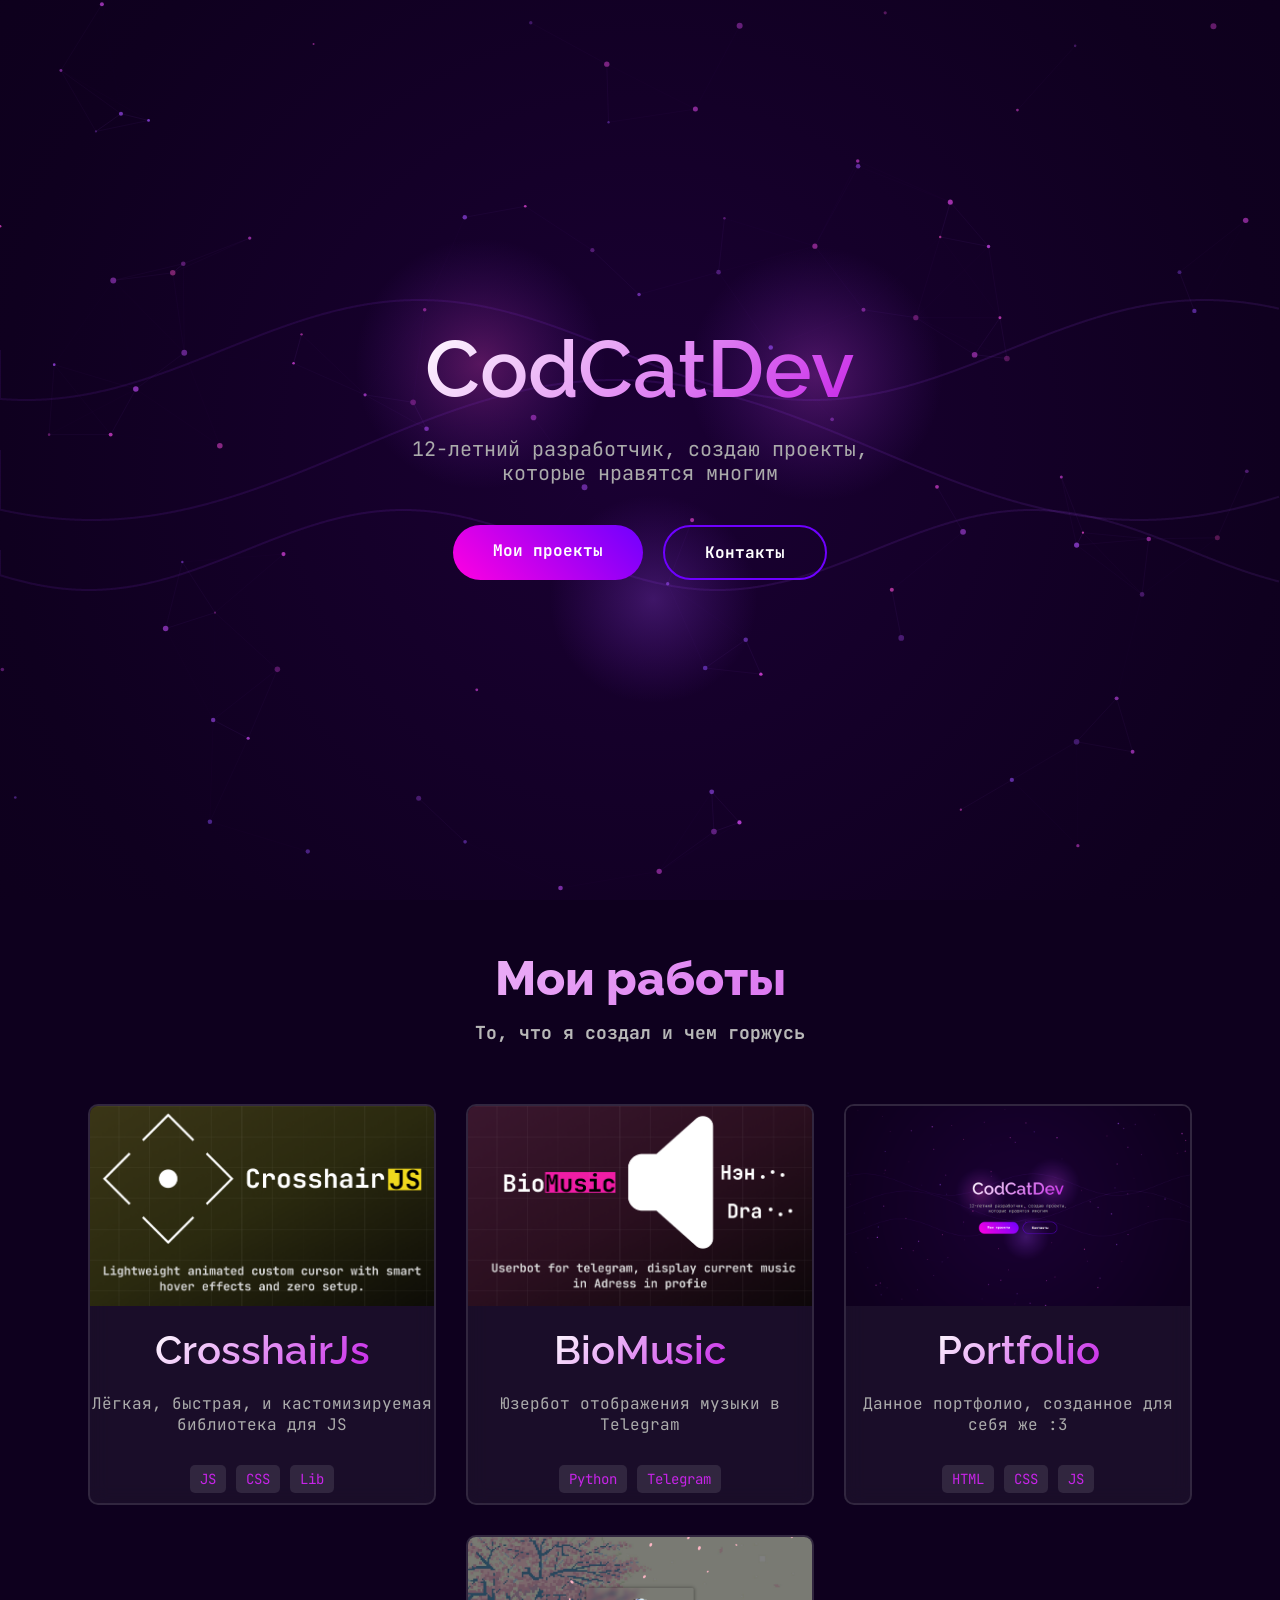
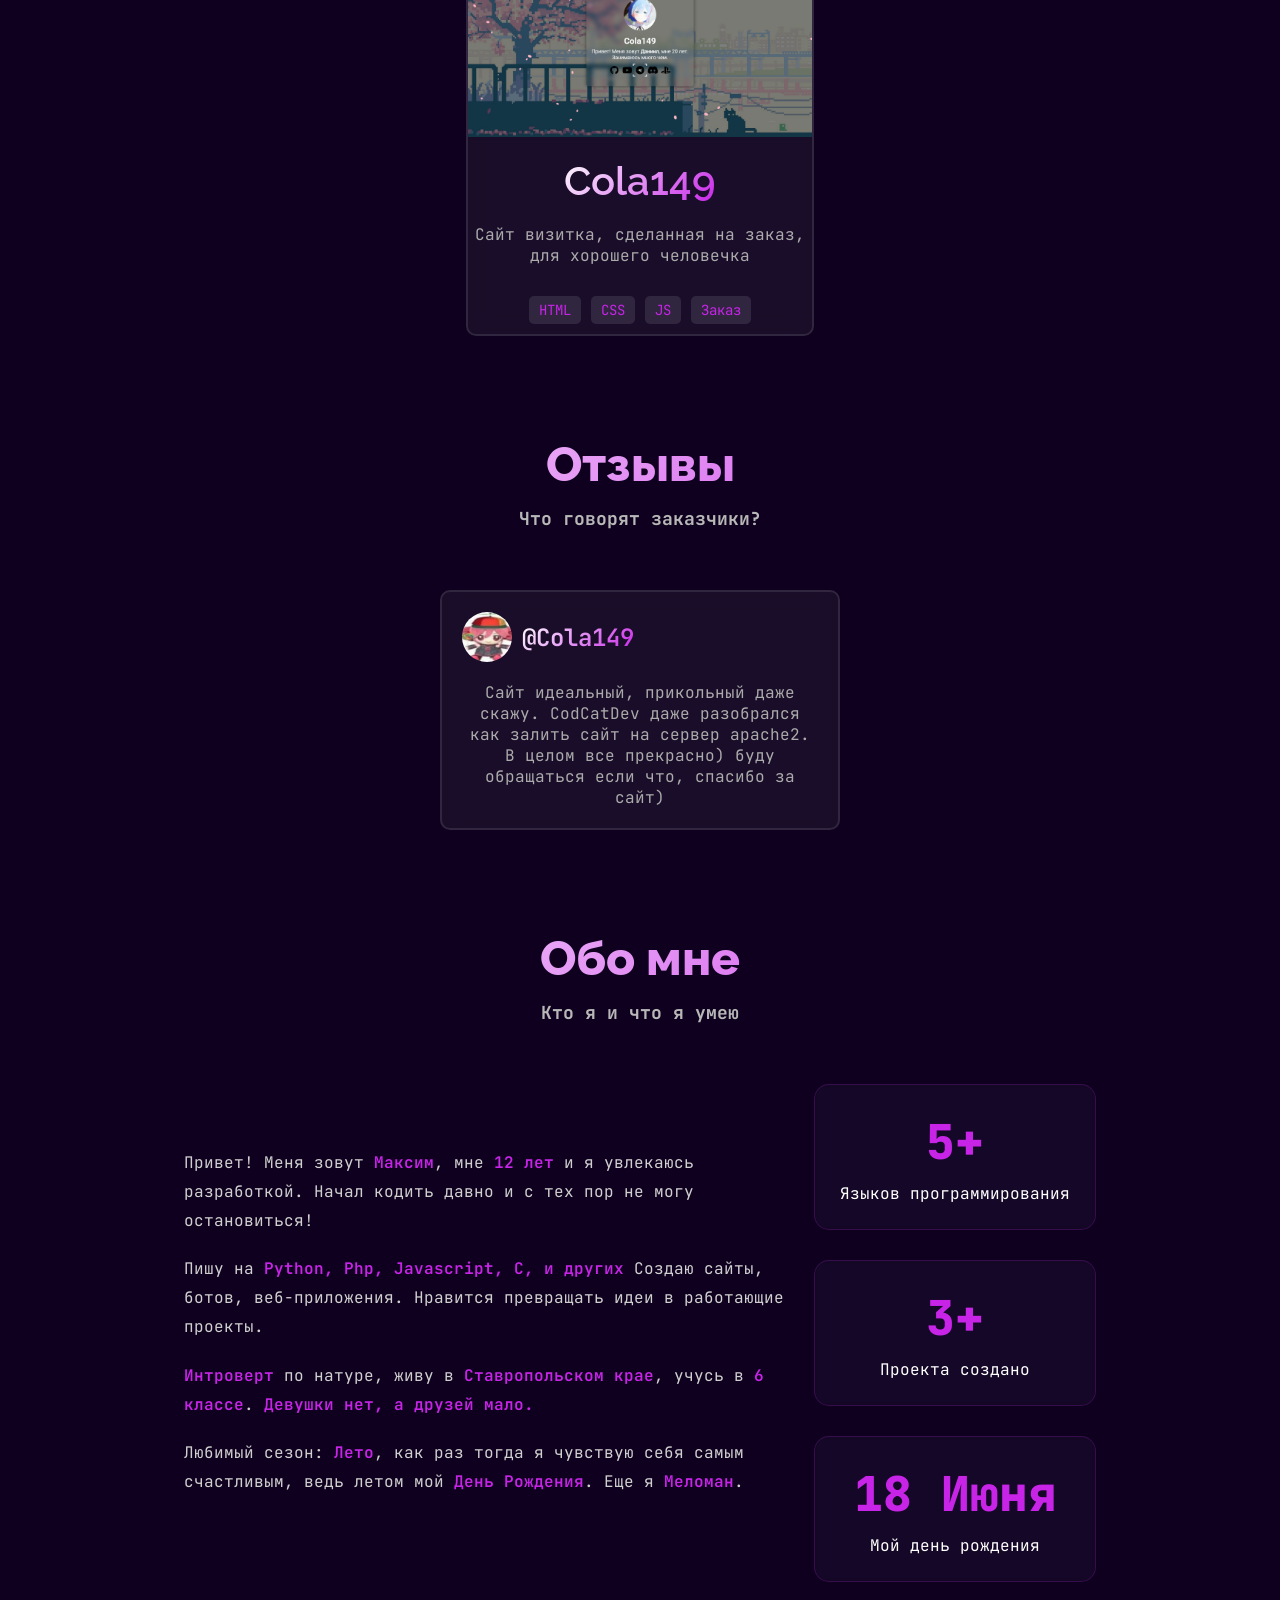
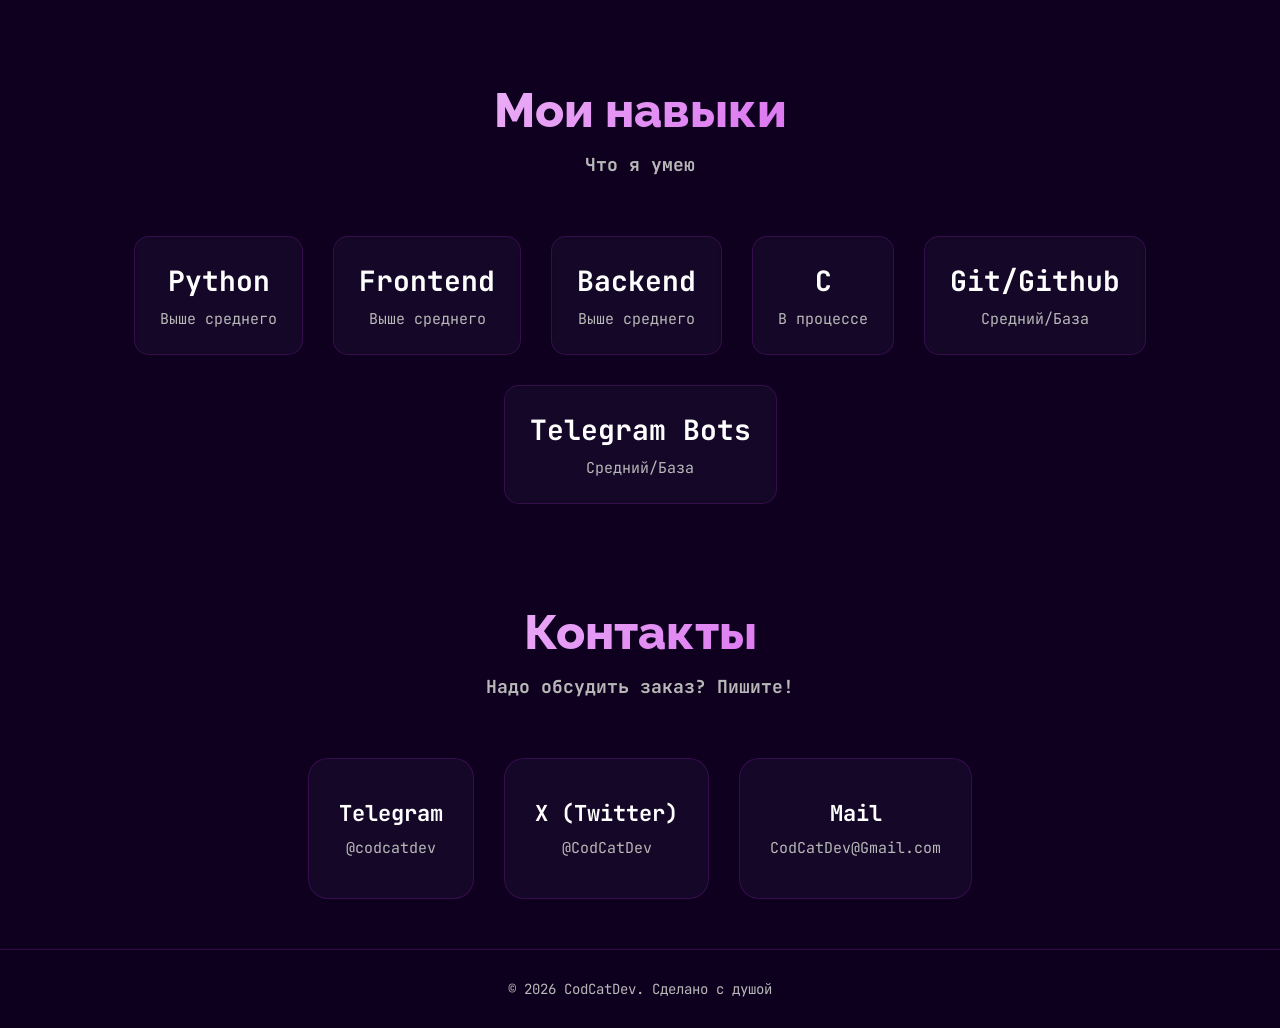
==== index copy.html @ c8b03292 "UPD: 1" ====
<!DOCTYPE html>
<html lang="ru">
<head>
    <meta charset="UTF-8">
    <link rel="preconnect" href="https://cdn.codcatdev.site">
    <link rel="dns-prefetch" href="https://cdn.codcatdev.site">
    <link rel="preload" href="cdn/assets/css/index-U8SUBX.css" as="style">
    <link rel="preload" href="cdn/assets/js/main-U8SUBX.js" as="script">
    <link rel="preload" href="cdn/assets/js/bg-U8SUBX.js" as="script">
    <link rel="preload" href="cdn/assets/fonts/raleway.woff2" as="font" type="font/woff2" crossorigin>
    <link rel="preload" href="cdn/assets/fonts/jetbrains.woff2" as="font" type="font/woff2" crossorigin>
    <link rel="preload" href="cdn/assets/fonts/raleway.css" as="style">
    <link rel="preload" href="cdn/assets/fonts/jetbrains.css" as="style">
    <meta name="viewport" content="width=device-width, initial-scale=1.0">
    <meta property="og:title" content="CodCatDev | Portfolio">
    <meta property="og:description" content="12-летний разработчик, создаю проекты, которые нравятся многим">
    <meta property="og:image" content="https://cdn.codcatdev.site/assets/img/avatar-U8SUBX.jpg">
    <meta property="og:url" content="https://codcatdev.site">
    <meta property="og:type" content="website">
    <meta name="twitter:card" content="summary">
    <meta name="twitter:title" content="CodCatDev | Portfolio">
    <meta name="twitter:description" content="12-year-old developer, creating projects that please many">
    <meta name="twitter:image" content="https://cdn.codcatdev.site/assets/img/avatar-U8SUBX.jpg">
    <title>CodCatDev | Portfolio</title>
    <link rel="icon" type="image/png" href="cdn/assets/img/avatar-U8SUBX.png">
    <link rel="stylesheet" href="cdn/assets/css/index-U8SUBX.css">
    <script src="cdn/assets/js/bg-U8SUBX.js" defer></script>
    <script src="cdn/assets/js/main-U8SUBX.js" defer></script>
</head>
<body>
    <canvas id="bg"></canvas>
    <header>
        <div class="brand">
            <img src="cdn/assets/img/avatar-U8SUBX.png" alt="avatar">
            <h1>CodCatDev</h1>
        </div>
        <div class="links">
            <a href="#projects">Мои проекты</a>
            <a href="#reviews">Отзывы</a>
            <a href="#about">Обо мне</a>
            <a href="#skills">Навыки</a>
            <a href="#contacts">Контакты</a>
        </div>
    </header>
    <section class="hero">
        <h1 class="name">CodCatDev</h1>
        <h2 class="desc">12-летний разработчик, создаю проекты, которые нравятся многим</h2>
        <div class="buttons">
            <a href="#projects" class="purple">Мои проекты</a>
            <a href="#contacts" class="trs">Контакты</a>
        </div>
    </section>
    <section class="projects" id="projects">
        <h1 class="title">Мои работы</h1>
        <h2 class="subtitle">То, что я создал и чем горжусь</h2>
        <div class="prjList">
            <div class="card" onclick="crosshairJs()" data-anim>
                <img src="cdn/assets/img/CrosshairJs-Banner-U8SUBX.png" alt="CrosshairJs" class="img">
                <h3>CrosshairJs</h3>
                <p>Лёгкая, быстрая, и кастомизируемая библиотека для JS</p>
                <div class="tags">
                    <li>JS</li>
                    <li>CSS</li>
                    <li>Lib</li>
                </div>
            </div>
            <div class="card" onclick="bioMusic()" data-anim>
                <img src="cdn/assets/img/BioMusic-Banner-U8SUBX.png" alt="Cola149.ru" class="img">
                <h3>BioMusic</h3>
                <p>Юзербот отображения музыки в Telegram</p>
                <div class="tags">
                    <li>Python</li>
                    <li>Telegram</li>
                </div>
            </div>
            <div class="card" onclick="portfolio()" data-anim>
                <img src="cdn/assets/img/Portfolio-Banner-U8SUBX.png" alt="Cola149.ru" class="img">
                <h3>Portfolio</h3>
                <p>Данное портфолио, созданное для себя же :3</p>
                <div class="tags">
                    <li>HTML</li>
                    <li>CSS</li>
                    <li>JS</li>
                </div>
            </div>
            <div class="card" onclick="cola149()" data-anim>
                <img src="cdn/assets/img/Cola149-U8SUBX.png" alt="Cola149.ru" class="img">
                <h3>Cola149</h3>
                <p>Сайт визитка, сделанная на заказ, для хорошего человечка</p>
                <div class="tags">
                    <li>HTML</li>
                    <li>CSS</li>
                    <li>JS</li>
                    <li>Заказ</li>
                </div>
            </div>
        </div>
    </section>
    <section class="reviews" id="reviews">
        <h1 class="title">Отзывы</h1>
        <h2 class="subtitle">Что говорят заказчики?</h2>
        <div class="revList">
            <div class="card" data-anim>
                <div class="up">
                    <img class="avatar" alt="Cola149" src="cdn/assets/img/cola149-avatar-U8SUBX.png">
                    <h3>@Cola149</h3>
                </div>
                <p>Сайт идеальный, прикольный даже скажу. CodCatDev даже разобрался как залить сайт на сервер apache2. В целом все прекрасно) буду обращаться если что, спасибо за сайт)</p>
            </div>
    </section>
    <section class="about" id="about">
        <h1 class="title">Обо мне</h1>
        <h2 class="subtitle">Кто я и что я умею</h2>
        <div class="aboutList">
            <div class="text">
                <p>Привет! Меня зовут <strong>Максим</strong>, мне <strong>12 лет</strong> и я увлекаюсь разработкой. Начал кодить давно и с тех пор не могу остановиться!</p>
                <p>Пишу на <strong>Python, Php, Javascript, C, и других</strong> Создаю сайты, ботов, веб-приложения. Нравится превращать идеи в работающие проекты.</p>
                <p><strong>Интроверт</strong> по натуре, живу в <strong>Ставропольском крае</strong>, учусь в <strong>6 классе</strong>. <strong>Девушки нет, а друзей мало.</strong></p>
                <p>Любимый сезон: <strong>Лето</strong>, как раз тогда я чувствую себя самым счастливым, ведь летом мой <strong>День Рождения</strong>. Еще я <strong>Меломан</strong>.</p>
            </div>    
            <div class="stats">
                <div data-anim>
                    <h1>5+</h1>
                    <p>Языков программирования</p>
                </div>
                <div data-anim>
                    <h1>3+</h1>
                    <p>Проекта создано</p>
                </div>
                <div data-anim>
                    <h1>18 Июня</h1>
                    <p>Мой день рождения</p>
                </div>
            </div>
        </div>
    </section>
    <section class="skills" id="skills">
        <h1 class="title">Мои навыки</h1>
        <h2 class="subtitle">Что я умею</h2>
        <div class="skillsList">
            <div class="card" data-anim>
                <h3>Python</h3>
                <p>Выше среднего</p>
            </div>
            <div class="card" data-anim>
                <h3>Frontend</h3>
                <p>Выше среднего</p>
            </div>
            <div class="card" data-anim>
                <h3>Backend</h3>
                <p>Выше среднего</p>
            </div>
            <div class="card" data-anim>
                <h3>C</h3>
                <p>В процессе</p>
            </div>
            <div class="card" data-anim>
                <h3>Git/Github</h3>
                <p>Средний/База</p>
            </div>
            <div class="card" data-anim>
                <h3>Telegram Bots</h3>
                <p>Средний/База</p>
            </div>
        </div>
    </section>
    <section class="contacts" id="contacts">
        <h1 class="title">Контакты</h1>
        <h2 class="subtitle">Надо обсудить заказ? Пишите!</h2>
        <div class="contactsList">
            <a href="https://t.me/codcatdev" target="_blank" data-anim>
                <h1>Telegram</h1>
                <p>@codcatdev</p>
            </a>
            <a href="https://x.com/CodCatDev" target="_blank" data-anim>
                <h1>X (Twitter)</h1>
                <p>@CodCatDev</p>
            </a>
            <a href="mailto:codcatdev@gmail.com" target="_blank" data-anim>
                <h1>Mail</h1>
                <p>CodCatDev@Gmail.com</p>
            </a>
        </div>
    </section>
    <footer>
        <p>© 2026 CodCatDev. Сделано с душой</p>
    </footer>
</body>
</html>
---- cdn/assets/css/index-U8SUBX.css ----
@import url('../fonts/raleway.css');
@import url('../fonts/jetbrains.css');

* {
    margin: 0;
    padding: 0;
    box-sizing: border-box;
}

.hidden {
    opacity: 0;
    transform: translateY(50px);
    transition: opacity 1s ease-in-out, transform 1s ease-in-out;
}
.visible {
    opacity: 1;
    transform: translateY(0);
}

html {
    scroll-behavior: smooth
}

canvas {
    display: block;
    width: 100vw;
    height: 100vh;
    position: fixed;
    top: 0;
    left: 0;
    z-index: -1;
}

section {
    width: 100vw;
    .title {
        font-size: 48px;
        font-weight: 800;
        text-align: center;
        margin-bottom: 15px;
        background: linear-gradient(135deg, #ffffff 0%, #c724e8 100%);
        -webkit-background-clip: text;
        -webkit-text-fill-color: transparent;
        background-clip: text;
        font-family: "Raleway", sans-serif;
    }
    .subtitle {
        font-size: 18px;
        color: #b8b8b8;
        text-align: center;
        margin-bottom: 60px;
    }
}

body {
    background: #0e001e;
    background-size: 25px 25px, 25px 25px, auto;
    min-height: 100vh;
    color: #fff;
    font-family: "JetBrains", sans-serif;
}

header {
    position: fixed;
    display: flex;
    opacity: 0;
    width: 100%;
    justify-content: space-between;
    align-items: center;
    padding: 20px 50px;
    background-color: rgba(255, 255, 255, 0.05);
    backdrop-filter: blur(10px);
    -webkit-backdrop-filter: blur(10px);
    border-bottom: 1px solid rgba(255, 255, 255, 0.1);
    border-bottom-left-radius: 10px;
    border-bottom-right-radius: 10px;
    z-index: 999999;
    transition: all 0.3s;
    &.scrolled {
        opacity: 1;
    }
    .brand {
        display: flex;
        align-items: center;
        gap: 10px;
        h1 {
            font-size: 24px;
            font-weight: bold;
            background: linear-gradient(135deg, #ffffff 0%, #c724e8 100%);
            -webkit-background-clip: text;
            -webkit-text-fill-color: transparent;
            background-clip: text;
        }
        img {
            width: 40px;
            height: 40px;
            border-radius: 50%;
        }
    }
    .links {
        display: flex;
        list-style: none;
        gap: 30px;
    }
    .links a {
        color: #fff;
        text-decoration: none;
        font-size: 16px;
        transition: all 0.3s;
        position: relative;
    }

    .links a::after {
        content: '';
        position: absolute;
        bottom: -5px;
        left: 0;
        width: 0;
        height: 2px;
        background: #6f00ff;
        transition: width 0.3s;
    }

    .links a:hover::after {
        width: 100%;
    }
}

.hero {
    display: flex;
    flex-direction: column;
    justify-content: center;
    align-items: center;
    height: 100vh;
    gap: 20px;
    h1 {
        font-size: 80px;
        margin: 0;
        padding: 0;
        font-weight: 600;
        line-height: 1.2;
        text-align: center;
        font-family: "Raleway", sans-serif;
        background: linear-gradient(135deg, #ffffff 0%, #c724e8 100%);
        -webkit-background-clip: text;
        -webkit-text-fill-color: transparent;
        background-clip: text;
    }
    h2 {
        max-width: 500px;
        font-size: 20px;
        margin: 0;
        padding: 0;
        font-weight: 400;
        line-height: 1.2;
        text-align: center;
        color: #ababab;
    }
    .buttons {
        display: flex;
        gap: 20px;
        flex-wrap: wrap;
        justify-content: center;
        margin-top: 20px;
        a {
            padding: 15px 40px;
            text-decoration: none;
            border-radius: 50px;
            font-size: 16px;
            font-weight: bold;
            transition: all 0.3s;
            position: relative;
            overflow: hidden;
            &.purple {
                background: linear-gradient(45deg, #ff00e1, #6f00ff);
                color: #ffffff;
            }
        }
        .purple::before {
            content: '';
            position: absolute;
            top: 50%;
            left: 50%;
            width: 0;
            height: 0;
            background: rgba(255, 255, 255, 0.3);
            border-radius: 50%;
            transform: translate(-50%, -50%);
            transition: width 0.5s, height 0.5s;
        }

        .purple:hover::before {
            width: 300px;
            height: 300px;
        }

        .trs:hover {
            background: #6f00ff;
            color: #ffffff;
        }
        .trs {
            background: transparent;
            color: #ffffff;
            border: 2px solid #6f00ff;
        }
    }
}

.projects {
    padding: 50px 0;
    .prjList {
        display: flex;
        justify-content: center;
        flex-wrap: wrap;
        gap: 30px;
        place-items: center;
        margin-top: 50px;
        .card {
            background-color: rgba(255, 255, 255, 0.05);
            backdrop-filter: blur(10px);
            -webkit-backdrop-filter: blur(10px);
            border-radius: 10px;
            width: 348px;
            overflow: hidden;
            border: 2px solid rgba(255, 255, 255, 0.1);
            display: flex;
            flex-direction: column;
            align-items: center;
            gap: 20px;
            transition: all 0.3s;
            cursor: pointer;
            &::after {
                content: 'Просмотреть';
                position: absolute;
                top: 50%;
                left: 50%;
                transform: translate(-50%, -50%);
                background: rgba(170, 0, 255, 0.7);
                color: white;
                padding: 10px 20px;
                border-radius: 5px;
                opacity: 0;
                transition: opacity 0.3s ease;
            }
            img {
                width: 100%;
                height: 200px;
                object-fit: cover;
                transition: all 0.3s;
            }
            h3 {
                font-size: 40px;
                font-weight: 600;
                margin: 0;
                padding: 0;
                text-align: center;
                font-family: "Raleway", sans-serif;
                background: linear-gradient(135deg, #ffffff 0%, #c724e8 100%);
                -webkit-background-clip: text;
                -webkit-text-fill-color: transparent;
                background-clip: text;
            }
            p {
                font-size: 16px;
                font-weight: 400;
                margin: 0;
                padding: 0;
                text-align: center;
                color: #ababab;
            }
            .tags {
                display: flex;
                gap: 10px;
                flex-wrap: wrap;
                justify-content: center;
                margin: 0;
                padding: 0;
                list-style: none;
                padding: 10px 0;
                li {
                    font-size: 14px;
                    font-weight: 400;
                    margin: 0;
                    padding: 0;
                    text-align: center;
                    background-color: rgba(255, 255, 255, 0.1);
                    padding: 5px 10px;
                    border-radius: 5px;
                    color: #c724e8;
                }
            }
            &:hover {
                background-color: rgba(255, 255, 255, 0.1);
                transform: scale(1.05);
                img {
                    filter: brightness(0.75) blur(5px);
                }
                &::after {
                    opacity: 1;
                }
            }
        }
    }
}
.reviews {
    padding: 50px 0;
    .revList {
        display: flex;
        justify-content: center;
        flex-wrap: wrap;
        gap: 30px;
        place-items: center;
        margin-top: 50px;
        .card {
            background-color: rgba(255, 255, 255, 0.05);
            backdrop-filter: blur(10px);
            -webkit-backdrop-filter: blur(10px);
            border-radius: 10px;
            width: 400px;
            overflow: hidden;
            border: 2px solid rgba(255, 255, 255, 0.1);
            display: flex;
            flex-direction: column;
            padding: 20px;
            align-items: center;
            gap: 20px;
            transition: all 0.3s;
            cursor: pointer;
            .up {
                display: flex;
                gap: 10px;
                align-items: center;
                justify-content: start;
                width: 100%;
                h3 {
                    font-size: 24px;
                    font-weight: 600;
                    margin: 0;
                    padding: 0;
                    text-align: center;
                    font-family: "JetBrains", sans-serif;
                    background: linear-gradient(135deg, #ffffff 0%, #c724e8 100%);
                    -webkit-background-clip: text;
                    -webkit-text-fill-color: transparent;
                    background-clip: text;
                }
                img {
                    width: 50px;
                    height: 50px;
                    object-fit: cover;
                    border-radius: 50%;
                }
            }
            p {
                font-size: 16px;
                font-weight: 400;
                margin: 0;
                padding: 0;
                text-align: center;
                color: #ababab;
            }
        }
    }
}

.about {
    padding: 50px 0px;
    .aboutList {
        display: flex;
        justify-content: center;
        flex-wrap: wrap;
        gap: 30px;
        place-items: center;
        margin-top: 50px;
        .text {
            width: 600px;
            display: flex;
            flex-direction: column;
            p {
                font-size: 16px;
                line-height: 1.8;
                color: #d0d0d0;
                margin-bottom: 20px;
            }
            strong {
                color: #c724e8;
                font-weight: 600;
            }
        }
        .stats {
            display: flex;
            flex-direction: column;
            gap: 30px;
            div {
                transition: all 0.3s;
                background: rgba(26, 13, 46, 0.6);
                border: 1px solid rgba(199, 36, 232, 0.2);
                backdrop-filter: blur(2px);
                border-radius: 15px;
                padding: 25px;
                text-align: center;
                &:hover {
                    box-shadow: 0 10px 40px rgba(199, 36, 232, 0.3);
                }
                h1 {
                    display: block;
                    font-size: 48px;
                    font-weight: 900;
                    color: #c724e8;
                    margin-bottom: 10px;
                }
                h2 {
                    font-size: 14px;
                    color: #b8b8b8;
                }
            }
        }
    }
}

.contacts {
    padding: 50px 0;
    .contactsList {
        display: flex;
        justify-content: center;
        flex-wrap: wrap;
        gap: 30px;
        place-items: center;
        margin-top: 50px;
        a {
            background: rgba(26, 13, 46, 0.6);
            border: 1px solid rgba(199, 36, 232, 0.2);
            border-radius: 20px;
            padding: 40px 30px;
            text-align: center;
            text-decoration: none;
            color: #ffffff;
            transition: all 0.3s;
            &:hover {
                transform: translateY(-10px);
                border-color: rgba(199, 36, 232, 0.6);
            }
            h1 {
                font-size: 22px;
                font-weight: 700;
                margin-bottom: 10px;
            }
            p {
                font-size: 15px;
                color: #b8b8b8;
            }
        }
    }
}

.skills {
    padding: 50px 0;
    .skillsList {
        display: flex;
        justify-content: center;
        flex-wrap: wrap;
        gap: 30px;
        place-items: center;
        margin-top: 50px;
        .card {
            background: rgba(26, 13, 46, 0.6);
            border: 1px solid rgba(199, 36, 232, 0.2);
            backdrop-filter: blur(2px);
            border-radius: 15px;
            padding: 25px;
            text-align: center;
            transition: all 0.3s;
            &:hover {
                box-shadow: 0 10px 40px rgba(199, 36, 232, 0.3);
            }
            h3 {
                font-size: 28px;
                font-weight: 700;
                margin-bottom: 10px;
            }
            p {
                font-size: 15px;
                color: #b8b8b8;
            }
        }
    }
}

footer {
    background: #0d022144;
    backdrop-filter: blur(2px);
    padding: 30px 50px;
    text-align: center;
    border-top: 1px solid rgba(199, 36, 232, 0.2);
}

footer p {
    font-size: 14px;
    color: #b8b8b8;
}

::selection {
    -webkit-text-fill-color: inherit;
    color: inherit;
    -moz-text-fill-color: inherit;
    background-color: rgba(238, 132, 252, 0.2);
}

::-moz-selection {
    -webkit-text-fill-color: inherit;
    color: inherit;
    -moz-text-fill-color: inherit;
    background-color: rgba(238, 132, 252, 0.2);
}

@media screen and (max-width: 768px) {
    .hero h1 { font-size: 60px; }
    .hero h2 { font-size: 15px;  max-width: 300px; }
    .hero .buttons a { padding: 10px 20px; font-size: 14px; }
    header .brand { font-size: 30px; }
    header { justify-content: center;}
    header .links { display: none; width: 0; }
    .projects .title { font-size: 30px; }
    .projects .subtitle { font-size: 15px; }
    .reviews .title { font-size: 30px; }
    .reviews .subtitle { font-size: 15px; }
    .reviews .reviewsList .card { width: 100%; }
    .about .title { font-size: 30px; }
    .about .subtitle { font-size: 15px; }
    .about .aboutList .text { width: 90%; }
    .about .aboutList .stats { width: 90%; }
}
---- cdn/assets/fonts/raleway.css ----
@font-face {
    font-family: "Raleway";
    src: url('raleway.woff2') format('woff2');
    font-weight: 100;
    font-style: bold;
}
@font-face {
    font-family: "Raleway";
    src: url('raleway.woff2') format('woff2');
    font-weight: 200;
    font-style: bold;
}
@font-face {
    font-family: "Raleway";
    src: url('raleway.woff2') format('woff2');
    font-weight: 300;
    font-style: bold;
}
@font-face {
    font-family: "Raleway";
    src: url('raleway.woff2') format('woff2');
    font-weight: 400;
    font-style: bold;
}
@font-face {
    font-family: "Raleway";
    src: url('raleway.woff2') format('woff2');
    font-weight: 500;
    font-style: bold;
}
@font-face {
    font-family: "Raleway";
    src: url('raleway.woff2') format('woff2');
    font-weight: 600;
    font-style: bold;
}
@font-face {
    font-family: "Raleway";
    src: url('raleway.woff2') format('woff2');
    font-weight: 700;
    font-style: bold;
}
@font-face {
    font-family: "Raleway";
    src: url('raleway.woff2') format('woff2');
    font-weight: 800;
    font-style: bold;
}
@font-face {
    font-family: "Raleway";
    src: url('raleway.woff2') format('woff2');
    font-weight: 900;
    font-style: bold;
}
---- cdn/assets/fonts/jetbrains.css ----
@font-face {
    font-family: "JetBrains";
    src: url('jetbrains.woff2') format('woff2');
    font-weight: 100;
    font-style: normal;
}
@font-face {
    font-family: "JetBrains";
    src: url('jetbrains.woff2') format('woff2');
    font-weight: 200;
    font-style: normal;
}
@font-face {
    font-family: "JetBrains";
    src: url('jetbrains.woff2') format('woff2');
    font-weight: 300;
    font-style: normal;
}
@font-face {
    font-family: "JetBrains";
    src: url('jetbrains.woff2') format('woff2');
    font-weight: 400;
    font-style: normal;
}
@font-face {
    font-family: "JetBrains";
    src: url('jetbrains.woff2') format('woff2');
    font-weight: 500;
    font-style: normal;
}
@font-face {
    font-family: "JetBrains";
    src: url('jetbrains.woff2') format('woff2');
    font-weight: 600;
    font-style: normal;
}
@font-face {
    font-family: "JetBrains";
    src: url('jetbrains.woff2') format('woff2');
    font-weight: 700;
    font-style: normal;
}
@font-face {
    font-family: "JetBrains";
    src: url('jetbrains.woff2') format('woff2');
    font-weight: 800;
    font-style: normal;
}
---- cdn/assets/css/index-U8SUBX.css ----
@import url('../fonts/raleway.css');
@import url('../fonts/jetbrains.css');

* {
    margin: 0;
    padding: 0;
    box-sizing: border-box;
}

.hidden {
    opacity: 0;
    transform: translateY(50px);
    transition: opacity 1s ease-in-out, transform 1s ease-in-out;
}
.visible {
    opacity: 1;
    transform: translateY(0);
}

html {
    scroll-behavior: smooth
}

canvas {
    display: block;
    width: 100vw;
    height: 100vh;
    position: fixed;
    top: 0;
    left: 0;
    z-index: -1;
}

section {
    width: 100vw;
    .title {
        font-size: 48px;
        font-weight: 800;
        text-align: center;
        margin-bottom: 15px;
        background: linear-gradient(135deg, #ffffff 0%, #c724e8 100%);
        -webkit-background-clip: text;
        -webkit-text-fill-color: transparent;
        background-clip: text;
        font-family: "Raleway", sans-serif;
    }
    .subtitle {
        font-size: 18px;
        color: #b8b8b8;
        text-align: center;
        margin-bottom: 60px;
    }
}

body {
    background: #0e001e;
    background-size: 25px 25px, 25px 25px, auto;
    min-height: 100vh;
    color: #fff;
    font-family: "JetBrains", sans-serif;
}

header {
    position: fixed;
    display: flex;
    opacity: 0;
    width: 100%;
    justify-content: space-between;
    align-items: center;
    padding: 20px 50px;
    background-color: rgba(255, 255, 255, 0.05);
    backdrop-filter: blur(10px);
    -webkit-backdrop-filter: blur(10px);
    border-bottom: 1px solid rgba(255, 255, 255, 0.1);
    border-bottom-left-radius: 10px;
    border-bottom-right-radius: 10px;
    z-index: 999999;
    transition: all 0.3s;
    &.scrolled {
        opacity: 1;
    }
    .brand {
        display: flex;
        align-items: center;
        gap: 10px;
        h1 {
            font-size: 24px;
            font-weight: bold;
            background: linear-gradient(135deg, #ffffff 0%, #c724e8 100%);
            -webkit-background-clip: text;
            -webkit-text-fill-color: transparent;
            background-clip: text;
        }
        img {
            width: 40px;
            height: 40px;
            border-radius: 50%;
        }
    }
    .links {
        display: flex;
        list-style: none;
        gap: 30px;
    }
    .links a {
        color: #fff;
        text-decoration: none;
        font-size: 16px;
        transition: all 0.3s;
        position: relative;
    }

    .links a::after {
        content: '';
        position: absolute;
        bottom: -5px;
        left: 0;
        width: 0;
        height: 2px;
        background: #6f00ff;
        transition: width 0.3s;
    }

    .links a:hover::after {
        width: 100%;
    }
}

.hero {
    display: flex;
    flex-direction: column;
    justify-content: center;
    align-items: center;
    height: 100vh;
    gap: 20px;
    h1 {
        font-size: 80px;
        margin: 0;
        padding: 0;
        font-weight: 600;
        line-height: 1.2;
        text-align: center;
        font-family: "Raleway", sans-serif;
        background: linear-gradient(135deg, #ffffff 0%, #c724e8 100%);
        -webkit-background-clip: text;
        -webkit-text-fill-color: transparent;
        background-clip: text;
    }
    h2 {
        max-width: 500px;
        font-size: 20px;
        margin: 0;
        padding: 0;
        font-weight: 400;
        line-height: 1.2;
        text-align: center;
        color: #ababab;
    }
    .buttons {
        display: flex;
        gap: 20px;
        flex-wrap: wrap;
        justify-content: center;
        margin-top: 20px;
        a {
            padding: 15px 40px;
            text-decoration: none;
            border-radius: 50px;
            font-size: 16px;
            font-weight: bold;
            transition: all 0.3s;
            position: relative;
            overflow: hidden;
            &.purple {
                background: linear-gradient(45deg, #ff00e1, #6f00ff);
                color: #ffffff;
            }
        }
        .purple::before {
            content: '';
            position: absolute;
            top: 50%;
            left: 50%;
            width: 0;
            height: 0;
            background: rgba(255, 255, 255, 0.3);
            border-radius: 50%;
            transform: translate(-50%, -50%);
            transition: width 0.5s, height 0.5s;
        }

        .purple:hover::before {
            width: 300px;
            height: 300px;
        }

        .trs:hover {
            background: #6f00ff;
            color: #ffffff;
        }
        .trs {
            background: transparent;
            color: #ffffff;
            border: 2px solid #6f00ff;
        }
    }
}

.projects {
    padding: 50px 0;
    .prjList {
        display: flex;
        justify-content: center;
        flex-wrap: wrap;
        gap: 30px;
        place-items: center;
        margin-top: 50px;
        .card {
            background-color: rgba(255, 255, 255, 0.05);
            backdrop-filter: blur(10px);
            -webkit-backdrop-filter: blur(10px);
            border-radius: 10px;
            width: 348px;
            overflow: hidden;
            border: 2px solid rgba(255, 255, 255, 0.1);
            display: flex;
            flex-direction: column;
            align-items: center;
            gap: 20px;
            transition: all 0.3s;
            cursor: pointer;
            &::after {
                content: 'Просмотреть';
                position: absolute;
                top: 50%;
                left: 50%;
                transform: translate(-50%, -50%);
                background: rgba(170, 0, 255, 0.7);
                color: white;
                padding: 10px 20px;
                border-radius: 5px;
                opacity: 0;
                transition: opacity 0.3s ease;
            }
            img {
                width: 100%;
                height: 200px;
                object-fit: cover;
                transition: all 0.3s;
            }
            h3 {
                font-size: 40px;
                font-weight: 600;
                margin: 0;
                padding: 0;
                text-align: center;
                font-family: "Raleway", sans-serif;
                background: linear-gradient(135deg, #ffffff 0%, #c724e8 100%);
                -webkit-background-clip: text;
                -webkit-text-fill-color: transparent;
                background-clip: text;
            }
            p {
                font-size: 16px;
                font-weight: 400;
                margin: 0;
                padding: 0;
                text-align: center;
                color: #ababab;
            }
            .tags {
                display: flex;
                gap: 10px;
                flex-wrap: wrap;
                justify-content: center;
                margin: 0;
                padding: 0;
                list-style: none;
                padding: 10px 0;
                li {
                    font-size: 14px;
                    font-weight: 400;
                    margin: 0;
                    padding: 0;
                    text-align: center;
                    background-color: rgba(255, 255, 255, 0.1);
                    padding: 5px 10px;
                    border-radius: 5px;
                    color: #c724e8;
                }
            }
            &:hover {
                background-color: rgba(255, 255, 255, 0.1);
                transform: scale(1.05);
                img {
                    filter: brightness(0.75) blur(5px);
                }
                &::after {
                    opacity: 1;
                }
            }
        }
    }
}
.reviews {
    padding: 50px 0;
    .revList {
        display: flex;
        justify-content: center;
        flex-wrap: wrap;
        gap: 30px;
        place-items: center;
        margin-top: 50px;
        .card {
            background-color: rgba(255, 255, 255, 0.05);
            backdrop-filter: blur(10px);
            -webkit-backdrop-filter: blur(10px);
            border-radius: 10px;
            width: 400px;
            overflow: hidden;
            border: 2px solid rgba(255, 255, 255, 0.1);
            display: flex;
            flex-direction: column;
            padding: 20px;
            align-items: center;
            gap: 20px;
            transition: all 0.3s;
            cursor: pointer;
            .up {
                display: flex;
                gap: 10px;
                align-items: center;
                justify-content: start;
                width: 100%;
                h3 {
                    font-size: 24px;
                    font-weight: 600;
                    margin: 0;
                    padding: 0;
                    text-align: center;
                    font-family: "JetBrains", sans-serif;
                    background: linear-gradient(135deg, #ffffff 0%, #c724e8 100%);
                    -webkit-background-clip: text;
                    -webkit-text-fill-color: transparent;
                    background-clip: text;
                }
                img {
                    width: 50px;
                    height: 50px;
                    object-fit: cover;
                    border-radius: 50%;
                }
            }
            p {
                font-size: 16px;
                font-weight: 400;
                margin: 0;
                padding: 0;
                text-align: center;
                color: #ababab;
            }
        }
    }
}

.about {
    padding: 50px 0px;
    .aboutList {
        display: flex;
        justify-content: center;
        flex-wrap: wrap;
        gap: 30px;
        place-items: center;
        margin-top: 50px;
        .text {
            width: 600px;
            display: flex;
            flex-direction: column;
            p {
                font-size: 16px;
                line-height: 1.8;
                color: #d0d0d0;
                margin-bottom: 20px;
            }
            strong {
                color: #c724e8;
                font-weight: 600;
            }
        }
        .stats {
            display: flex;
            flex-direction: column;
            gap: 30px;
            div {
                transition: all 0.3s;
                background: rgba(26, 13, 46, 0.6);
                border: 1px solid rgba(199, 36, 232, 0.2);
                backdrop-filter: blur(2px);
                border-radius: 15px;
                padding: 25px;
                text-align: center;
                &:hover {
                    box-shadow: 0 10px 40px rgba(199, 36, 232, 0.3);
                }
                h1 {
                    display: block;
                    font-size: 48px;
                    font-weight: 900;
                    color: #c724e8;
                    margin-bottom: 10px;
                }
                h2 {
                    font-size: 14px;
                    color: #b8b8b8;
                }
            }
        }
    }
}

.contacts {
    padding: 50px 0;
    .contactsList {
        display: flex;
        justify-content: center;
        flex-wrap: wrap;
        gap: 30px;
        place-items: center;
        margin-top: 50px;
        a {
            background: rgba(26, 13, 46, 0.6);
            border: 1px solid rgba(199, 36, 232, 0.2);
            border-radius: 20px;
            padding: 40px 30px;
            text-align: center;
            text-decoration: none;
            color: #ffffff;
            transition: all 0.3s;
            &:hover {
                transform: translateY(-10px);
                border-color: rgba(199, 36, 232, 0.6);
            }
            h1 {
                font-size: 22px;
                font-weight: 700;
                margin-bottom: 10px;
            }
            p {
                font-size: 15px;
                color: #b8b8b8;
            }
        }
    }
}

.skills {
    padding: 50px 0;
    .skillsList {
        display: flex;
        justify-content: center;
        flex-wrap: wrap;
        gap: 30px;
        place-items: center;
        margin-top: 50px;
        .card {
            background: rgba(26, 13, 46, 0.6);
            border: 1px solid rgba(199, 36, 232, 0.2);
            backdrop-filter: blur(2px);
            border-radius: 15px;
            padding: 25px;
            text-align: center;
            transition: all 0.3s;
            &:hover {
                box-shadow: 0 10px 40px rgba(199, 36, 232, 0.3);
            }
            h3 {
                font-size: 28px;
                font-weight: 700;
                margin-bottom: 10px;
            }
            p {
                font-size: 15px;
                color: #b8b8b8;
            }
        }
    }
}

footer {
    background: #0d022144;
    backdrop-filter: blur(2px);
    padding: 30px 50px;
    text-align: center;
    border-top: 1px solid rgba(199, 36, 232, 0.2);
}

footer p {
    font-size: 14px;
    color: #b8b8b8;
}

::selection {
    -webkit-text-fill-color: inherit;
    color: inherit;
    -moz-text-fill-color: inherit;
    background-color: rgba(238, 132, 252, 0.2);
}

::-moz-selection {
    -webkit-text-fill-color: inherit;
    color: inherit;
    -moz-text-fill-color: inherit;
    background-color: rgba(238, 132, 252, 0.2);
}

@media screen and (max-width: 768px) {
    .hero h1 { font-size: 60px; }
    .hero h2 { font-size: 15px;  max-width: 300px; }
    .hero .buttons a { padding: 10px 20px; font-size: 14px; }
    header .brand { font-size: 30px; }
    header { justify-content: center;}
    header .links { display: none; width: 0; }
    .projects .title { font-size: 30px; }
    .projects .subtitle { font-size: 15px; }
    .reviews .title { font-size: 30px; }
    .reviews .subtitle { font-size: 15px; }
    .reviews .reviewsList .card { width: 100%; }
    .about .title { font-size: 30px; }
    .about .subtitle { font-size: 15px; }
    .about .aboutList .text { width: 90%; }
    .about .aboutList .stats { width: 90%; }
}
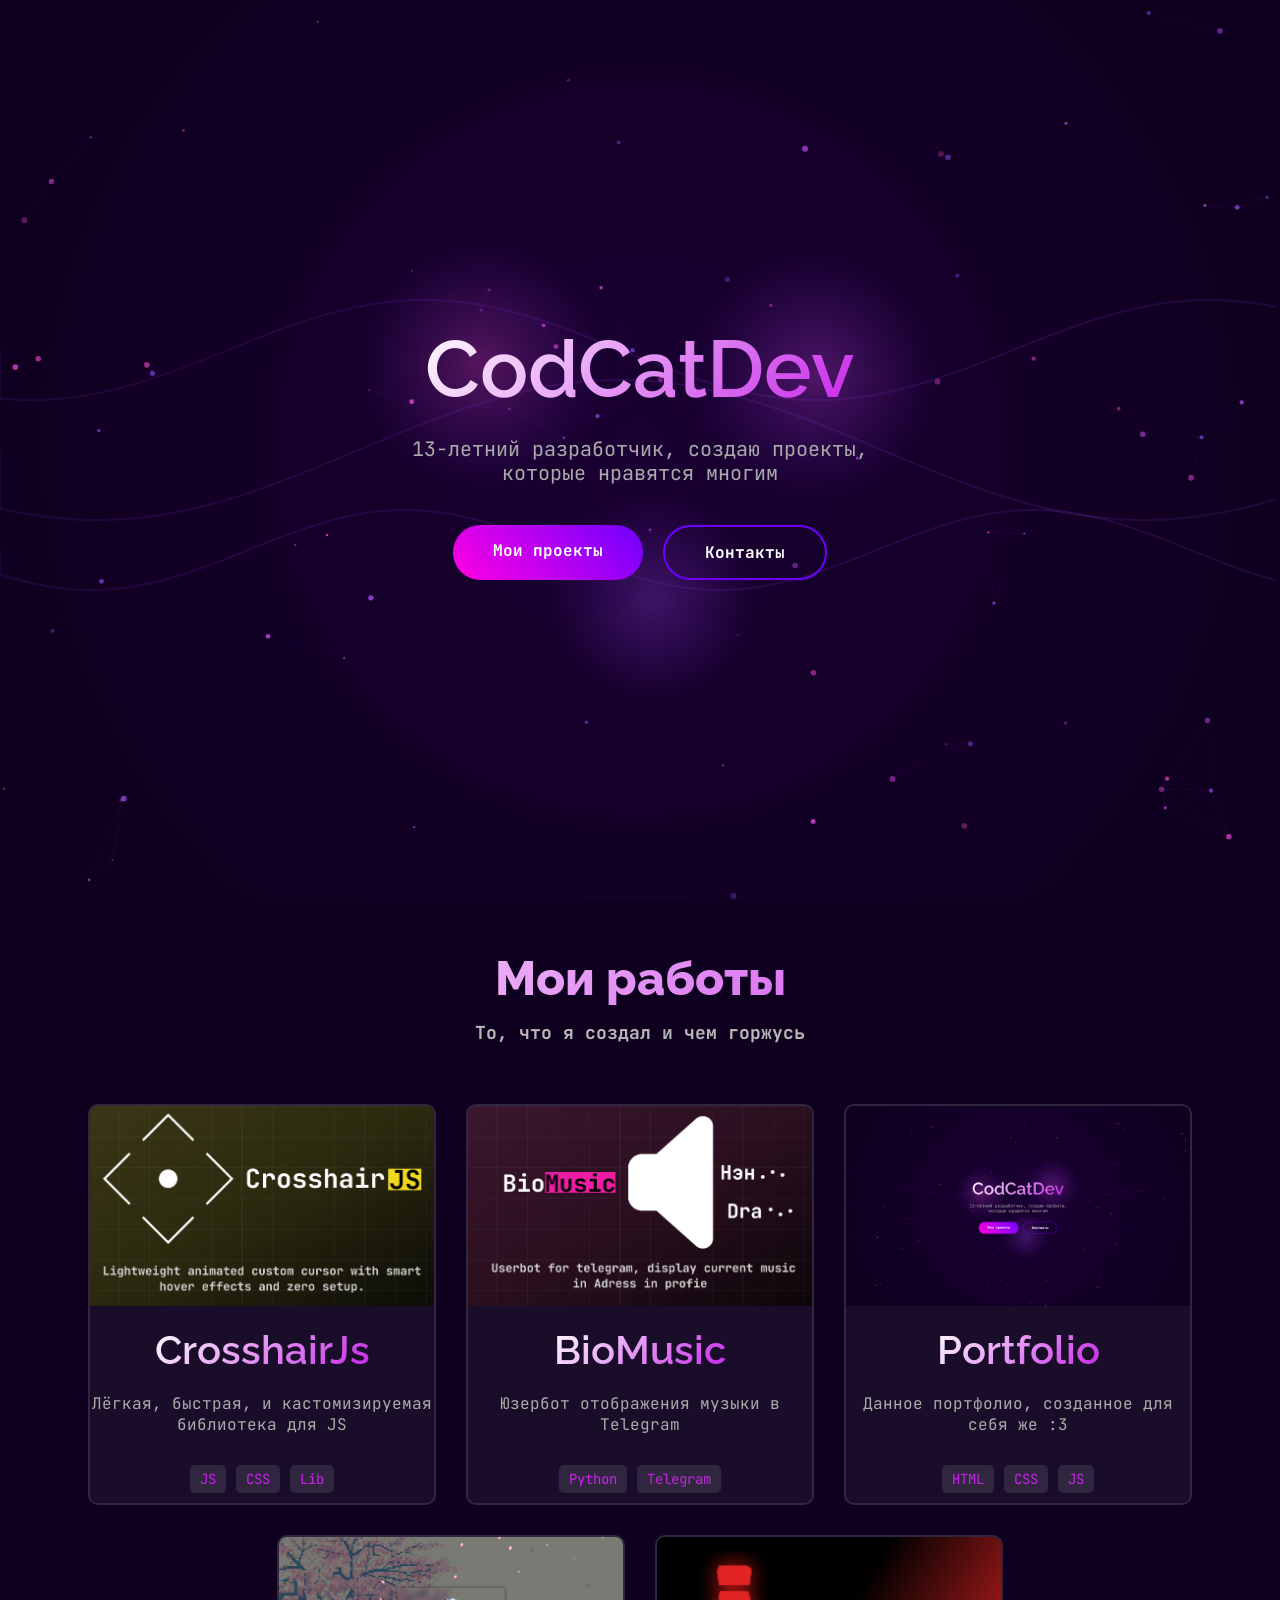
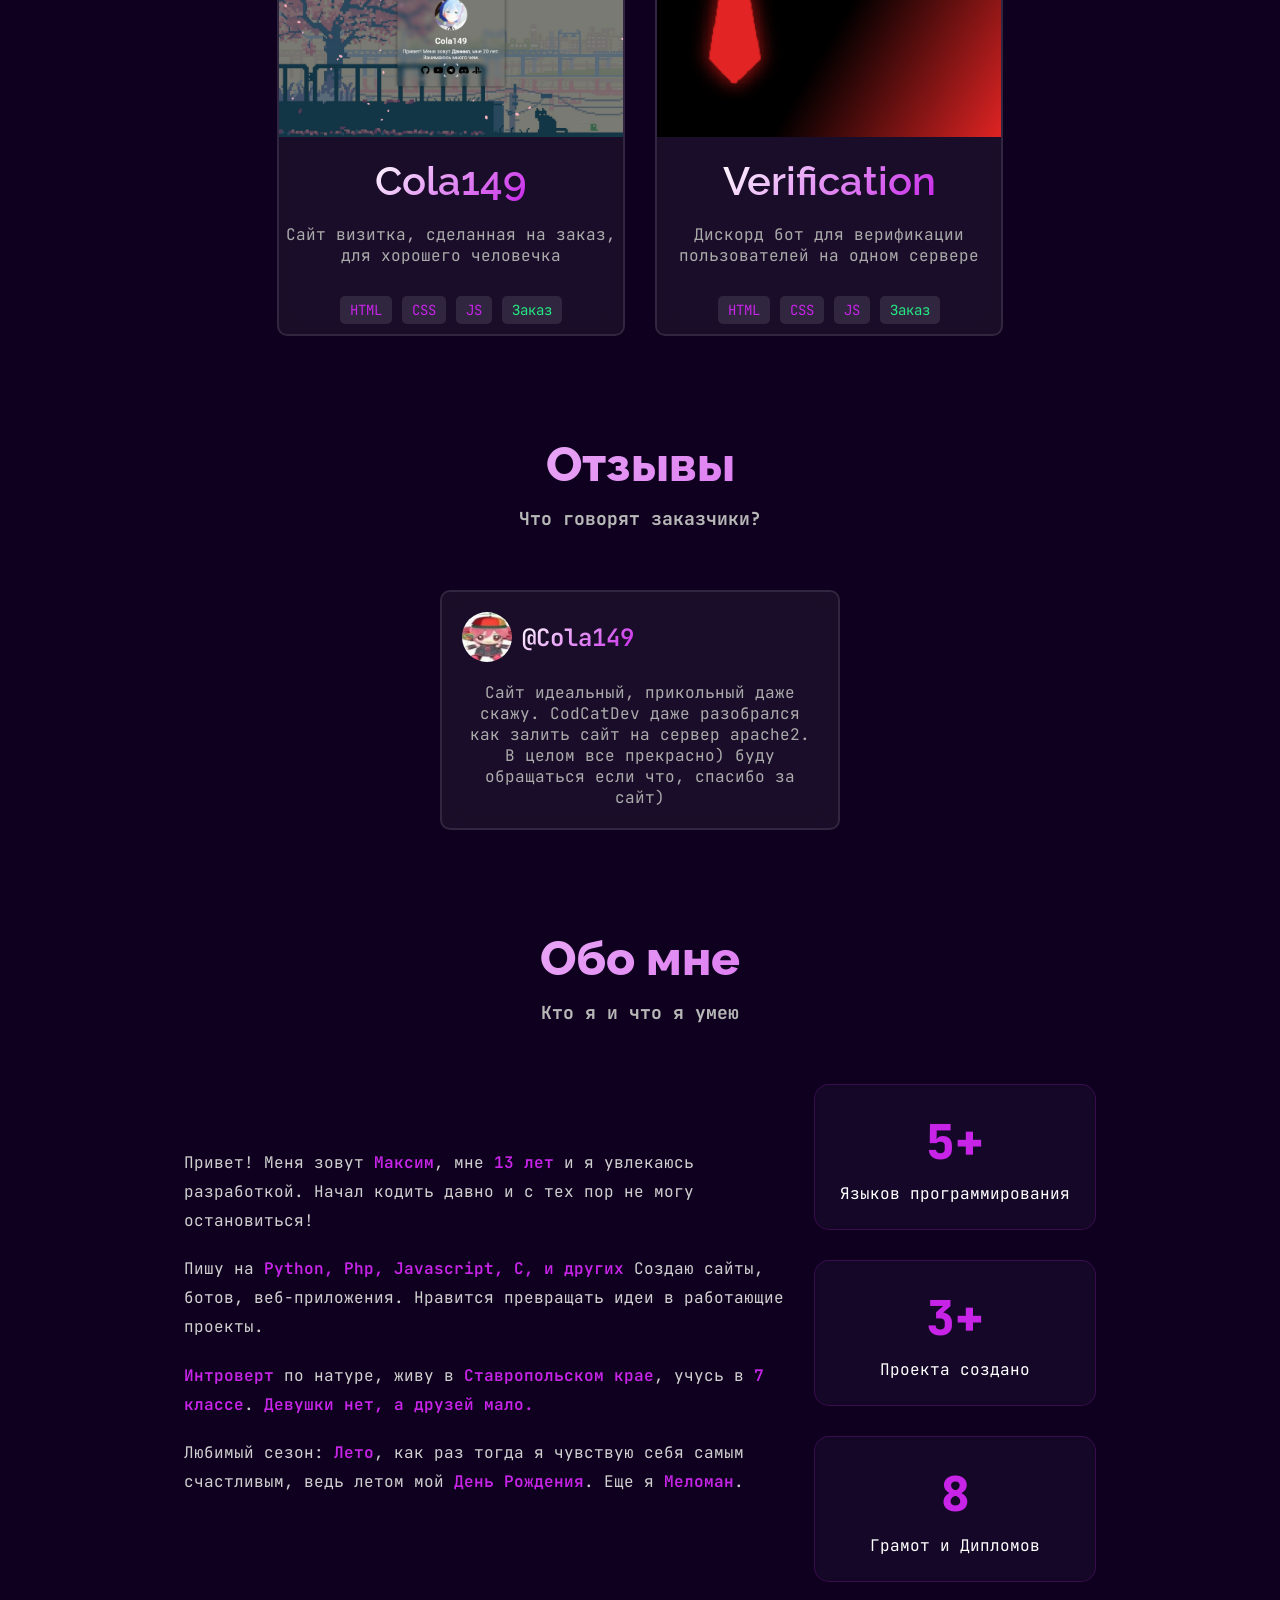
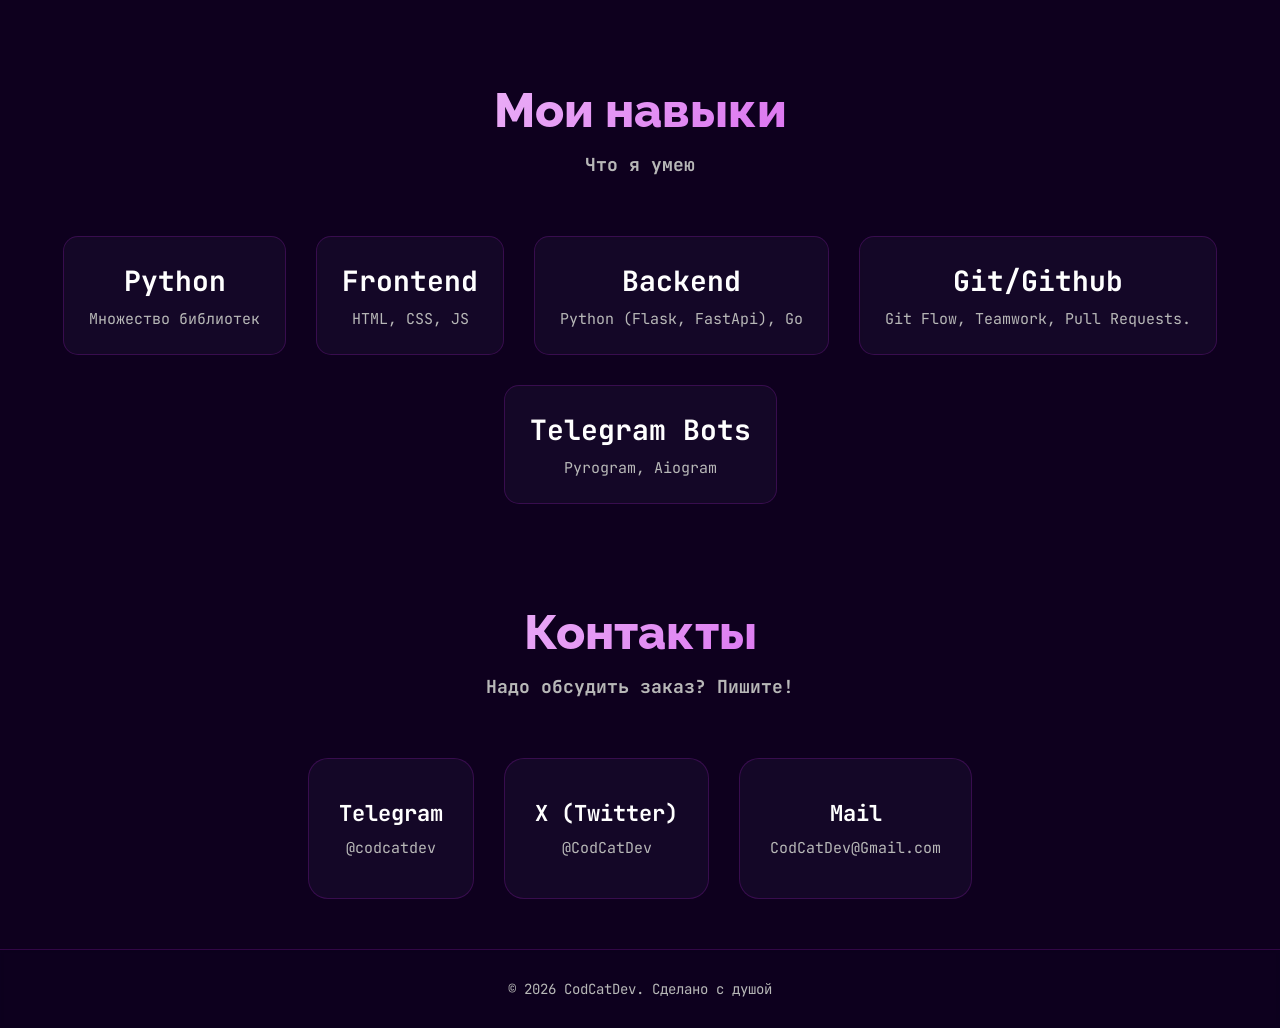
==== commit e3b68883: "upd: Добавленн новый проект заказ: Verification" ====
--- a/index copy.html
+++ b/index copy.html
@@ -13,13 +13,13 @@
     <link rel="preload" href="cdn/assets/fonts/jetbrains.css" as="style">
     <meta name="viewport" content="width=device-width, initial-scale=1.0">
     <meta property="og:title" content="CodCatDev | Portfolio">
-    <meta property="og:description" content="12-летний разработчик, создаю проекты, которые нравятся многим">
+    <meta property="og:description" content="13-летний разработчик, создаю проекты, которые нравятся многим">
     <meta property="og:image" content="https://cdn.codcatdev.site/assets/img/avatar-U8SUBX.jpg">
     <meta property="og:url" content="https://codcatdev.site">
     <meta property="og:type" content="website">
     <meta name="twitter:card" content="summary">
     <meta name="twitter:title" content="CodCatDev | Portfolio">
-    <meta name="twitter:description" content="12-year-old developer, creating projects that please many">
+    <meta name="twitter:description" content="13-year-old developer, creating projects that please many">
     <meta name="twitter:image" content="https://cdn.codcatdev.site/assets/img/avatar-U8SUBX.jpg">
     <title>CodCatDev | Portfolio</title>
     <link rel="icon" type="image/png" href="cdn/assets/img/avatar-U8SUBX.png">
@@ -44,7 +44,7 @@
     </header>
     <section class="hero">
         <h1 class="name">CodCatDev</h1>
-        <h2 class="desc">12-летний разработчик, создаю проекты, которые нравятся многим</h2>
+        <h2 class="desc">13-летний разработчик, создаю проекты, которые нравятся многим</h2>
         <div class="buttons">
             <a href="#projects" class="purple">Мои проекты</a>
             <a href="#contacts" class="trs">Контакты</a>
@@ -54,7 +54,7 @@
         <h1 class="title">Мои работы</h1>
         <h2 class="subtitle">То, что я создал и чем горжусь</h2>
         <div class="prjList">
-            <div class="card" onclick="crosshairJs()" data-anim>
+            <div class="card c" onclick="crosshairJs()" data-anim>
                 <img src="cdn/assets/img/CrosshairJs-Banner-U8SUBX.png" alt="CrosshairJs" class="img">
                 <h3>CrosshairJs</h3>
                 <p>Лёгкая, быстрая, и кастомизируемая библиотека для JS</p>
@@ -64,7 +64,7 @@
                     <li>Lib</li>
                 </div>
             </div>
-            <div class="card" onclick="bioMusic()" data-anim>
+            <div class="card c" onclick="bioMusic()" data-anim>
                 <img src="cdn/assets/img/BioMusic-Banner-U8SUBX.png" alt="Cola149.ru" class="img">
                 <h3>BioMusic</h3>
                 <p>Юзербот отображения музыки в Telegram</p>
@@ -73,7 +73,7 @@
                     <li>Telegram</li>
                 </div>
             </div>
-            <div class="card" onclick="portfolio()" data-anim>
+            <div class="card c" onclick="portfolio()" data-anim>
                 <img src="cdn/assets/img/Portfolio-Banner-U8SUBX.png" alt="Cola149.ru" class="img">
                 <h3>Portfolio</h3>
                 <p>Данное портфолио, созданное для себя же :3</p>
@@ -83,7 +83,7 @@
                     <li>JS</li>
                 </div>
             </div>
-            <div class="card" onclick="cola149()" data-anim>
+            <div class="card c" onclick="cola149()" data-anim>
                 <img src="cdn/assets/img/Cola149-U8SUBX.png" alt="Cola149.ru" class="img">
                 <h3>Cola149</h3>
                 <p>Сайт визитка, сделанная на заказ, для хорошего человечка</p>
@@ -91,7 +91,18 @@
                     <li>HTML</li>
                     <li>CSS</li>
                     <li>JS</li>
-                    <li>Заказ</li>
+                    <li class="o">Заказ</li>
+                </div>
+            </div>
+            <div class="card" data-anim>
+                <img src="cdn/assets/img/pdnkbot-U8SUBX.png" alt="Padonok SUPPORT BOT" class="img">
+                <h3>Verification</h3>
+                <p>Дискорд бот для верификации пользователей на одном сервере</p>
+                <div class="tags">
+                    <li>HTML</li>
+                    <li>CSS</li>
+                    <li>JS</li>
+                    <li class="o">Заказ</li>
                 </div>
             </div>
         </div>
@@ -113,9 +124,9 @@
         <h2 class="subtitle">Кто я и что я умею</h2>
         <div class="aboutList">
             <div class="text">
-                <p>Привет! Меня зовут <strong>Максим</strong>, мне <strong>12 лет</strong> и я увлекаюсь разработкой. Начал кодить давно и с тех пор не могу остановиться!</p>
+                <p>Привет! Меня зовут <strong>Максим</strong>, мне <strong>13 лет</strong> и я увлекаюсь разработкой. Начал кодить давно и с тех пор не могу остановиться!</p>
                 <p>Пишу на <strong>Python, Php, Javascript, C, и других</strong> Создаю сайты, ботов, веб-приложения. Нравится превращать идеи в работающие проекты.</p>
-                <p><strong>Интроверт</strong> по натуре, живу в <strong>Ставропольском крае</strong>, учусь в <strong>6 классе</strong>. <strong>Девушки нет, а друзей мало.</strong></p>
+                <p><strong>Интроверт</strong> по натуре, живу в <strong>Ставропольском крае</strong>, учусь в <strong>7 классе</strong>. <strong>Девушки нет, а друзей мало.</strong></p>
                 <p>Любимый сезон: <strong>Лето</strong>, как раз тогда я чувствую себя самым счастливым, ведь летом мой <strong>День Рождения</strong>. Еще я <strong>Меломан</strong>.</p>
             </div>    
             <div class="stats">
@@ -128,8 +139,8 @@
                     <p>Проекта создано</p>
                 </div>
                 <div data-anim>
-                    <h1>18 Июня</h1>
-                    <p>Мой день рождения</p>
+                    <h1>8</h1>
+                    <p>Грамот и Дипломов</p>
                 </div>
             </div>
         </div>
@@ -140,27 +151,23 @@
         <div class="skillsList">
             <div class="card" data-anim>
                 <h3>Python</h3>
-                <p>Выше среднего</p>
+                <p>Множество библиотек</p>
             </div>
             <div class="card" data-anim>
                 <h3>Frontend</h3>
-                <p>Выше среднего</p>
+                <p>HTML, CSS, JS</p>
             </div>
             <div class="card" data-anim>
                 <h3>Backend</h3>
-                <p>Выше среднего</p>
-            </div>
-            <div class="card" data-anim>
-                <h3>C</h3>
-                <p>В процессе</p>
+                <p>Python (Flask, FastApi), Go</p>
             </div>
             <div class="card" data-anim>
                 <h3>Git/Github</h3>
-                <p>Средний/База</p>
+                <p>Git Flow, Teamwork, Pull Requests.</p>
             </div>
             <div class="card" data-anim>
                 <h3>Telegram Bots</h3>
-                <p>Средний/База</p>
+                <p>Pyrogram, Aiogram</p>
             </div>
         </div>
     </section>
--- a/cdn/assets/css/index-U8SUBX.css
+++ b/cdn/assets/css/index-U8SUBX.css
@@ -28,6 +28,7 @@
     position: fixed;
     top: 0;
     left: 0;
+    user-select: none;
     z-index: -1;
 }
 
@@ -62,6 +63,7 @@
 
 header {
     position: fixed;
+    user-select: none;
     display: flex;
     opacity: 0;
     width: 100%;
@@ -81,6 +83,7 @@
     }
     .brand {
         display: flex;
+        user-select: none;
         align-items: center;
         gap: 10px;
         h1 {
@@ -99,12 +102,14 @@
     }
     .links {
         display: flex;
+        user-select: none;
         list-style: none;
         gap: 30px;
     }
     .links a {
         color: #fff;
         text-decoration: none;
+        user-select: none;
         font-size: 16px;
         transition: all 0.3s;
         position: relative;
@@ -162,10 +167,12 @@
         flex-wrap: wrap;
         justify-content: center;
         margin-top: 20px;
+        user-select: none;
         a {
             padding: 15px 40px;
             text-decoration: none;
             border-radius: 50px;
+            user-select: none;
             font-size: 16px;
             font-weight: bold;
             transition: all 0.3s;
@@ -215,6 +222,31 @@
         gap: 30px;
         place-items: center;
         margin-top: 50px;
+        .c {
+            &::after {
+                content: 'Просмотреть';
+                position: absolute;
+                top: 50%;
+                left: 50%;
+                transform: translate(-50%, -50%);
+                background: rgba(170, 0, 255, 0.7);
+                color: white;
+                padding: 10px 20px;
+                border-radius: 5px;
+                opacity: 0;
+                transition: opacity 0.3s ease;
+            }
+            &:hover {
+                background-color: rgba(255, 255, 255, 0.1);
+                transform: scale(1.05);
+                img {
+                    filter: brightness(0.75) blur(5px);
+                }
+                &::after {
+                    opacity: 1;
+                }
+            }
+        }
         .card {
             background-color: rgba(255, 255, 255, 0.05);
             backdrop-filter: blur(10px);
@@ -229,19 +261,6 @@
             gap: 20px;
             transition: all 0.3s;
             cursor: pointer;
-            &::after {
-                content: 'Просмотреть';
-                position: absolute;
-                top: 50%;
-                left: 50%;
-                transform: translate(-50%, -50%);
-                background: rgba(170, 0, 255, 0.7);
-                color: white;
-                padding: 10px 20px;
-                border-radius: 5px;
-                opacity: 0;
-                transition: opacity 0.3s ease;
-            }
             img {
                 width: 100%;
                 height: 200px;
@@ -287,14 +306,32 @@
                     padding: 5px 10px;
                     border-radius: 5px;
                     color: #c724e8;
+                    transition: all 0.2s ease-in-out;
+                    &:hover {
+                        transform: scale(1.20);
+                        background-color: rgba(255, 255, 255, 0.2);
+                    }
+                }
+                .o {
+                    font-size: 14px;
+                    font-weight: 400;
+                    margin: 0;
+                    padding: 0;
+                    text-align: center;
+                    background-color: rgba(255, 255, 255, 0.1);
+                    padding: 5px 10px;
+                    border-radius: 5px;
+                    color: #24e883;
+                    transition: all 0.2s ease-in-out;
+                    &:hover {
+                        transform: scale(1.20);
+                        background-color: rgba(255, 255, 255, 0.2);
+                    }
                 }
             }
             &:hover {
                 background-color: rgba(255, 255, 255, 0.1);
                 transform: scale(1.05);
-                img {
-                    filter: brightness(0.75) blur(5px);
-                }
                 &::after {
                     opacity: 1;
                 }
@@ -345,6 +382,7 @@
                     background-clip: text;
                 }
                 img {
+                    user-select: none;
                     width: 50px;
                     height: 50px;
                     object-fit: cover;
--- a/cdn/assets/css/index-U8SUBX.css
+++ b/cdn/assets/css/index-U8SUBX.css
@@ -28,6 +28,7 @@
     position: fixed;
     top: 0;
     left: 0;
+    user-select: none;
     z-index: -1;
 }
 
@@ -62,6 +63,7 @@
 
 header {
     position: fixed;
+    user-select: none;
     display: flex;
     opacity: 0;
     width: 100%;
@@ -81,6 +83,7 @@
     }
     .brand {
         display: flex;
+        user-select: none;
         align-items: center;
         gap: 10px;
         h1 {
@@ -99,12 +102,14 @@
     }
     .links {
         display: flex;
+        user-select: none;
         list-style: none;
         gap: 30px;
     }
     .links a {
         color: #fff;
         text-decoration: none;
+        user-select: none;
         font-size: 16px;
         transition: all 0.3s;
         position: relative;
@@ -162,10 +167,12 @@
         flex-wrap: wrap;
         justify-content: center;
         margin-top: 20px;
+        user-select: none;
         a {
             padding: 15px 40px;
             text-decoration: none;
             border-radius: 50px;
+            user-select: none;
             font-size: 16px;
             font-weight: bold;
             transition: all 0.3s;
@@ -215,6 +222,31 @@
         gap: 30px;
         place-items: center;
         margin-top: 50px;
+        .c {
+            &::after {
+                content: 'Просмотреть';
+                position: absolute;
+                top: 50%;
+                left: 50%;
+                transform: translate(-50%, -50%);
+                background: rgba(170, 0, 255, 0.7);
+                color: white;
+                padding: 10px 20px;
+                border-radius: 5px;
+                opacity: 0;
+                transition: opacity 0.3s ease;
+            }
+            &:hover {
+                background-color: rgba(255, 255, 255, 0.1);
+                transform: scale(1.05);
+                img {
+                    filter: brightness(0.75) blur(5px);
+                }
+                &::after {
+                    opacity: 1;
+                }
+            }
+        }
         .card {
             background-color: rgba(255, 255, 255, 0.05);
             backdrop-filter: blur(10px);
@@ -229,19 +261,6 @@
             gap: 20px;
             transition: all 0.3s;
             cursor: pointer;
-            &::after {
-                content: 'Просмотреть';
-                position: absolute;
-                top: 50%;
-                left: 50%;
-                transform: translate(-50%, -50%);
-                background: rgba(170, 0, 255, 0.7);
-                color: white;
-                padding: 10px 20px;
-                border-radius: 5px;
-                opacity: 0;
-                transition: opacity 0.3s ease;
-            }
             img {
                 width: 100%;
                 height: 200px;
@@ -287,14 +306,32 @@
                     padding: 5px 10px;
                     border-radius: 5px;
                     color: #c724e8;
+                    transition: all 0.2s ease-in-out;
+                    &:hover {
+                        transform: scale(1.20);
+                        background-color: rgba(255, 255, 255, 0.2);
+                    }
+                }
+                .o {
+                    font-size: 14px;
+                    font-weight: 400;
+                    margin: 0;
+                    padding: 0;
+                    text-align: center;
+                    background-color: rgba(255, 255, 255, 0.1);
+                    padding: 5px 10px;
+                    border-radius: 5px;
+                    color: #24e883;
+                    transition: all 0.2s ease-in-out;
+                    &:hover {
+                        transform: scale(1.20);
+                        background-color: rgba(255, 255, 255, 0.2);
+                    }
                 }
             }
             &:hover {
                 background-color: rgba(255, 255, 255, 0.1);
                 transform: scale(1.05);
-                img {
-                    filter: brightness(0.75) blur(5px);
-                }
                 &::after {
                     opacity: 1;
                 }
@@ -345,6 +382,7 @@
                     background-clip: text;
                 }
                 img {
+                    user-select: none;
                     width: 50px;
                     height: 50px;
                     object-fit: cover;
